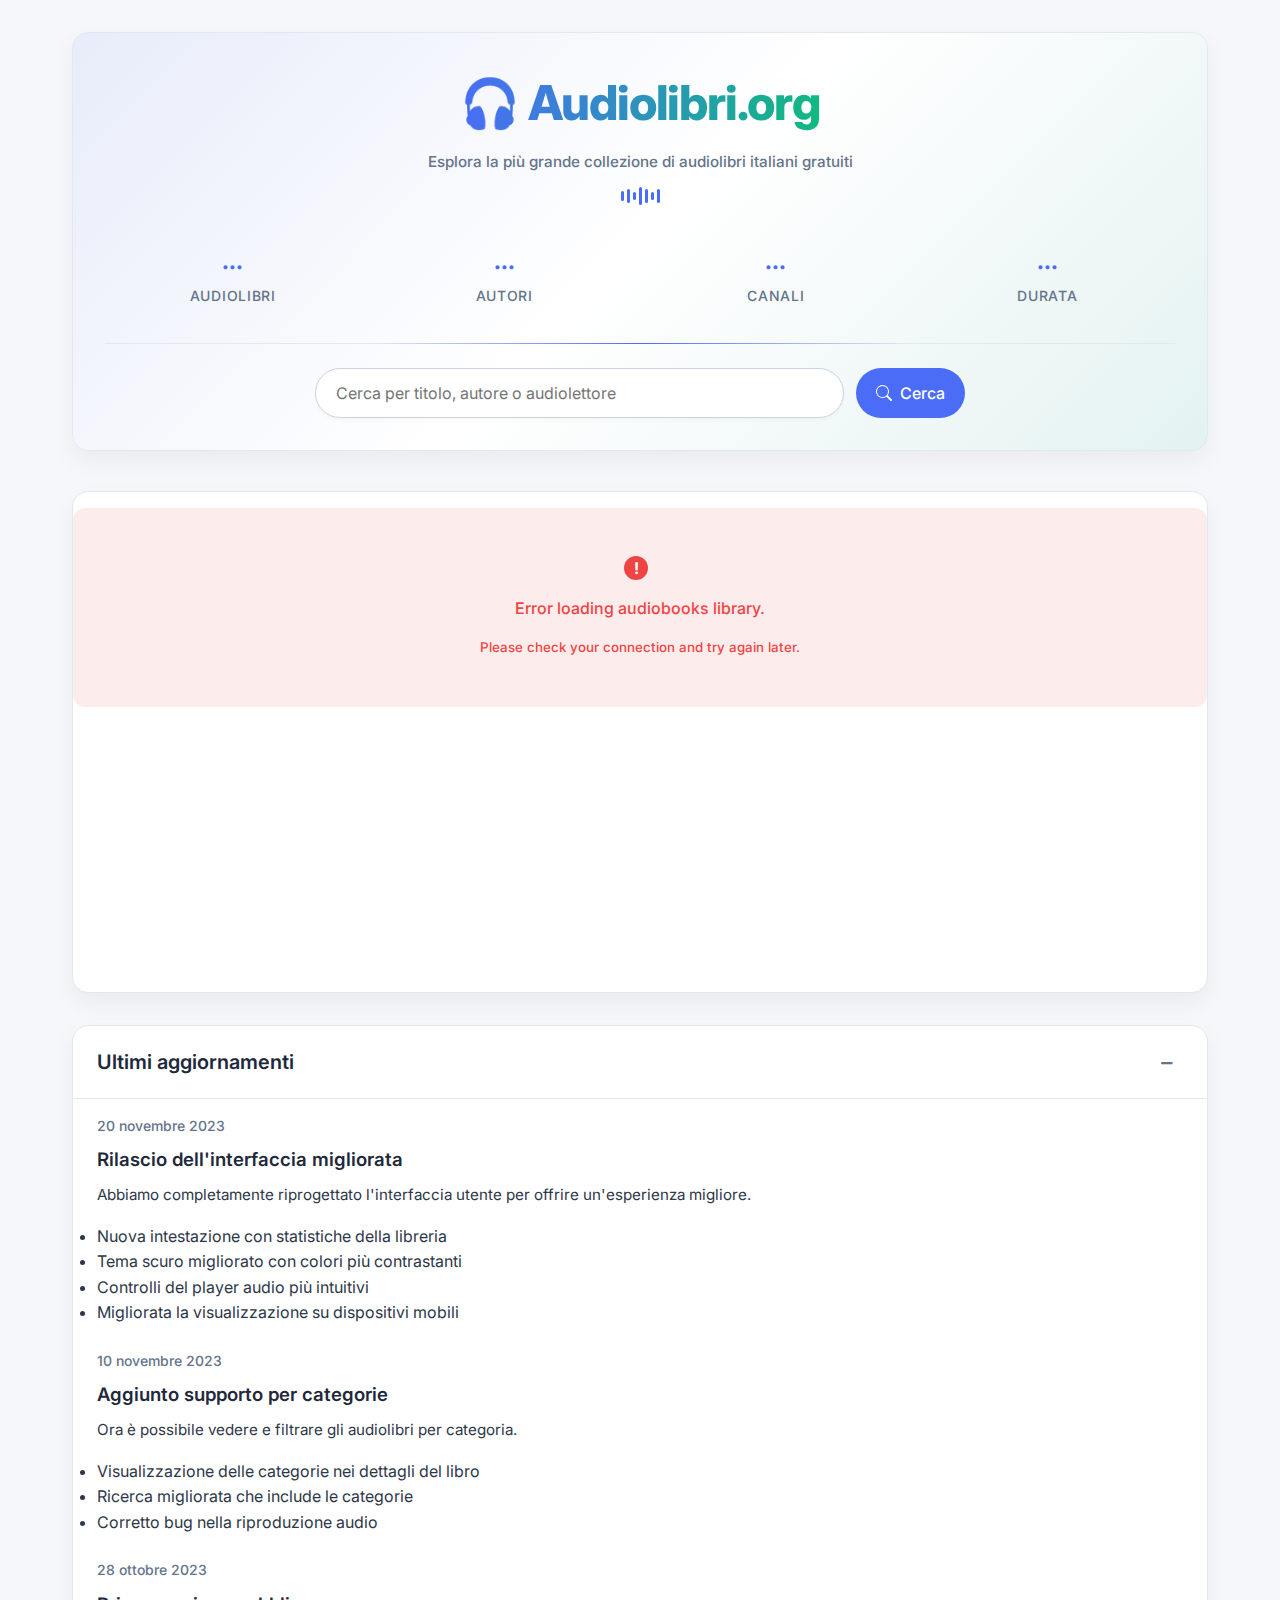
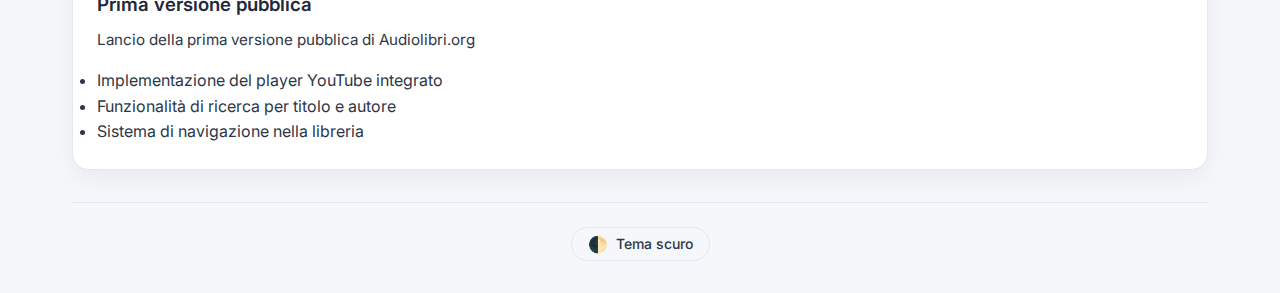
==== index.html @ 41365fa3 "changelog added" ====
<!DOCTYPE html>
<html lang="en">
<head>
    <meta charset="UTF-8">
    <meta name="viewport" content="width=device-width, initial-scale=1.0">
    <title>Audiolibri.org</title>
    <meta name="description" content="Discover and enjoy a vast collection of audiobooks for free. Audiolibri.org offers a modern, easy-to-use platform for audiobook lovers.">
    <link rel="stylesheet" href="styles.css">
    <!-- Add CSS variables for RGB values -->
    <style>
        :root {
            --primary-rgb: 74, 108, 247;
            --accent-rgb: 16, 185, 129;
            --card-background-rgb: 255, 255, 255;
        }
        @media (prefers-color-scheme: dark) {
            :root {
                --primary-rgb: 252, 134, 134;
                --accent-rgb: 3, 218, 198;
                --card-background-rgb: 18, 18, 18;
            }
        }
    </style>
    <!-- Favicon -->
    <link rel="icon" href="data:image/svg+xml,<svg xmlns=%22http://www.w3.org/2000/svg%22 viewBox=%220 0 100 100%22><text y=%22.9em%22 font-size=%2290%22>🎧</text></svg>">
    <!-- Add Google Fonts -->
    <link rel="preconnect" href="https://fonts.googleapis.com">
    <link rel="preconnect" href="https://fonts.gstatic.com" crossorigin>
    <link href="https://fonts.googleapis.com/css2?family=Inter:wght@400;500;600;700;800&display=swap" rel="stylesheet">
    <!-- Add YouTube API -->
    <script src="https://www.youtube.com/iframe_api" defer></script>
</head>
<body>
    <div class="container">
        <header>
            <div class="site-title-container">
                <h1>🎧 Audiolibri.org</h1>
                <p class="site-tagline">Esplora la più grande collezione di audiolibri italiani gratuiti</p>
                <div class="audio-wave">
                    <div class="wave-bar"></div>
                    <div class="wave-bar"></div>
                    <div class="wave-bar"></div>
                    <div class="wave-bar"></div>
                    <div class="wave-bar"></div>
                    <div class="wave-bar"></div>
                    <div class="wave-bar"></div>
                </div>
            </div>
            
            <div class="library-stats-container fade-in">
                <div id="library-stats" class="stats-grid">
                    <!-- Stats will be populated by JavaScript -->
                    <div class="stat-item">
                        <div class="stat-value">...</div>
                        <div class="stat-label">Audiolibri</div>
                    </div>
                    <div class="stat-item">
                        <div class="stat-value">...</div>
                        <div class="stat-label">Autori</div>
                    </div>
                    <div class="stat-item">
                        <div class="stat-value">...</div>
                        <div class="stat-label">Canali</div>
                    </div>
                    <div class="stat-item">
                        <div class="stat-value">...</div>
                        <div class="stat-label">Durata</div>
                    </div>
                </div>
            </div>
            
            <div class="header-content">
                <div class="search-container">
                    <input type="text" id="search" placeholder="Cerca per titolo, autore o audiolettore" aria-label="Search audiobooks">
                    <button id="search-button" aria-label="Search">
                        <svg xmlns="http://www.w3.org/2000/svg" width="16" height="16" fill="currentColor" viewBox="0 0 16 16">
                            <path d="M11.742 10.344a6.5 6.5 0 1 0-1.397 1.398h-.001c.03.04.062.078.098.115l3.85 3.85a1 1 0 0 0 1.415-1.414l-3.85-3.85a1.007 1.007 0 0 0-.115-.1zM12 6.5a5.5 5.5 0 1 1-11 0 5.5 5.5 0 0 1 11 0z"/>
                        </svg>
                        Cerca
                    </button>
                </div>
            </div>
        </header>
        
        <main>
            <div class="single-card fade-in">
                <div class="audiobook-card" id="current-audiobook">
                    <!-- Audiobook content will be displayed here -->
                    <div class="loading-container">
                        <div class="loading-spinner"></div>
                        <p>Loading your audiobook library...</p>
                    </div>
                </div>
            </div>
        </main>
        
        <!-- Changelog Card - New Addition -->
        <div id="changelog-card" class="changelog-card fade-in">
            <div class="changelog-header">
                <h2>Ultimi aggiornamenti</h2>
                <button id="changelog-toggle" class="icon-button" aria-label="Toggle changelog visibility">
                    <span class="collapse-icon">−</span>
                </button>
            </div>
            <div id="changelog-content" class="changelog-content">
                <div class="loading-spinner small"></div>
                <p>Caricamento aggiornamenti...</p>
            </div>
        </div>
        
        <footer>
            <div class="footer-content">
                <button id="theme-toggle" aria-label="Toggle light/dark theme">
                    <span class="theme-icon">🌓</span>
                    <span id="theme-label">Toggle Theme</span>
                </button>
            </div>
        </footer>
    </div>
    
    <script src="audiobooks.js"></script> <!-- Your JSON data converted to a JS variable -->
    <script src="app.js"></script>
</body>
</html>
---- styles.css ----
/* styles.css */
:root {
    /* Light theme colors */
    --background-color: #f5f7fa;
    --text-color: #2d3748;
    --card-background: #ffffff;
    --card-shadow: 0 10px 25px rgba(0,0,0,0.05);
    --border-color: #e2e8f0;
    --primary-color: #4a6cf7;
    --primary-hover: #3a56d4;
    --accent-color: #10b981;
    --accent-hover: #059669;
    --danger-color: #ef4444;
    --danger-hover: #dc2626;
    --header-color: #1e293b;
    --secondary-text: #64748b;
    --placeholder-bg: #f8fafc;
    --meta-background: rgba(0, 0, 0, 0.65);
    --search-border: #cbd5e1;
    --disabled-button: #cbd5e1;
    --loading-color: #4a6cf7;
    --tag-bg: #e2e8f0;
    --tag-text: #4a5568;
    --hover-overlay: rgba(0, 0, 0, 0.03);
    --progress-bg: #e2e8f0;
    --progress-fill: #4a6cf7;
}

@media (prefers-color-scheme: dark) {
    :root {
        /* Dark theme colors - pure black and dark gray tones */
        --background-color: #000000;
        --text-color: #e2e8f0;
        --card-background: #121212;
        --card-shadow: 0 10px 25px rgba(0,0,0,0.4);
        --border-color: #2a2a2a;
        --primary-color: #fc8686;
        --primary-hover: #ff6666;
        --accent-color: #03dac6;
        --accent-hover: #00b3a6;
        --danger-color: #cf6679;
        --danger-hover: #b55464;
        --header-color: #ffffff;
        --secondary-text: #a0a0a0;
        --placeholder-bg: #1e1e1e;
        --meta-background: rgba(0, 0, 0, 0.75);
        --search-border: #333333;
        --disabled-button: #444444;
        --hover-overlay: rgba(255, 255, 255, 0.05);
        --tag-bg: #333333;
        --tag-text: #e0e0e0;
        --progress-bg: #333333;
        --progress-fill: #bb86fc;
    }
}

* {
    box-sizing: border-box;
    margin: 0;
    padding: 0;
}

body {
    font-family: 'Inter', -apple-system, BlinkMacSystemFont, 'Segoe UI', Roboto, Oxygen, Ubuntu, Cantarell, sans-serif;
    background-color: var(--background-color);
    margin: 0;
    padding: 0;
    color: var(--text-color);
    line-height: 1.6;
    font-size: 16px;
    transition: background-color 0.3s ease, color 0.3s ease;
}

.container {
    max-width: 1200px;
    margin: 0 auto;
    padding: 2rem;
}

/* Header card redesign */
header {
    text-align: center;
    margin-bottom: 2.5rem;
    border-radius: 16px;
    box-shadow: var(--card-shadow);
    padding: 2rem;
    border: 1px solid var(--border-color);
    position: relative;
    overflow: hidden;
    isolation: isolate;
}

header::before {
    content: '';
    position: absolute;
    top: 0;
    left: 0;
    right: 0;
    bottom: 0;
    background: linear-gradient(135deg, 
                rgba(var(--primary-rgb), 0.08) 0%, 
                rgba(var(--card-background-rgb), 1) 50%,
                rgba(var(--accent-rgb), 0.08) 100%);
    z-index: -1;
}

/* Enhanced title styling */
.site-title-container {
    display: flex;
    flex-direction: column;
    align-items: center;
    margin-bottom: 1.5rem;
}

h1 {
    color: var(--header-color);
    font-size: 3rem;
    letter-spacing: -0.025em;
    font-weight: 800;
    margin: 0 0 0.5rem;
    position: relative;
    display: inline-block;
    background: linear-gradient(90deg, var(--primary-color) 0%, var(--accent-color) 100%);
    -webkit-background-clip: text;
    -webkit-text-fill-color: transparent;
    background-clip: text;
    text-fill-color: transparent;
}

.title-icon {
    margin-bottom: 0.75rem;
    font-size: 2rem;
    animation: pulse 2s infinite ease-in-out;
}

.site-tagline {
    color: var(--secondary-text);
    font-size: 0.95rem;
    font-weight: 500;
    max-width: 500px;
    margin: 0 auto;
}

@keyframes pulse {
    0% { transform: scale(1); opacity: 1; }
    50% { transform: scale(1.1); opacity: 0.8; }
    100% { transform: scale(1); opacity: 1; }
}

.audio-wave {
    height: 20px;
    display: flex;
    align-items: center;
    justify-content: center;
    gap: 3px;
    margin-top: 0.75rem;
}

.wave-bar {
    width: 3px;
    background-color: var(--primary-color);
    border-radius: 3px;
    animation: wave 1s ease-in-out infinite;
}

.wave-bar:nth-child(1) { height: 10px; animation-delay: 0.1s; }
.wave-bar:nth-child(2) { height: 14px; animation-delay: 0.2s; }
.wave-bar:nth-child(3) { height: 8px; animation-delay: 0.3s; }
.wave-bar:nth-child(4) { height: 18px; animation-delay: 0.4s; }
.wave-bar:nth-child(5) { height: 14px; animation-delay: 0.5s; }
.wave-bar:nth-child(6) { height: 8px; animation-delay: 0.6s; }
.wave-bar:nth-child(7) { height: 14px; animation-delay: 0.7s; }

@keyframes wave {
    0% { transform: scaleY(0.8); }
    50% { transform: scaleY(1.2); }
    100% { transform: scaleY(0.8); }
}

/* Library stats styling */
.library-stats-container {
    margin-bottom: 1.5rem;
    padding-bottom: 1.5rem;
    border-bottom: 1px solid var(--border-color);
    position: relative;
}

.library-stats-container::after {
    content: '';
    position: absolute;
    bottom: -1px;
    left: 25%;
    right: 25%;
    height: 1px;
    background: linear-gradient(to right, 
                transparent 0%, 
                var(--primary-color) 50%, 
                transparent 100%);
}

.stats-grid {
    display: grid;
    grid-template-columns: repeat(4, 1fr);
    gap: 1rem;
}

.stat-item {
    padding: 0.75rem;
    display: flex;
    flex-direction: column;
    align-items: center;
    justify-content: center;
}

.stat-value {
    font-size: 1.5rem;
    font-weight: 700;
    color: var(--primary-color);
    margin-bottom: 0.25rem;
}

.stat-label {
    font-size: 0.875rem;
    color: var(--secondary-text);
    text-transform: uppercase;
    letter-spacing: 0.05em;
    font-weight: 500;
}

.header-content {
    display: flex;
    flex-direction: column;
    gap: 1.25rem;
}

.search-container {
    display: flex;
    justify-content: center;
    gap: 0.75rem;
    margin: 0 auto;
    max-width: 650px;
    width: 100%;
}

.navigation-container {
    display: flex;
    justify-content: center;
    gap: 0.75rem;
}

.button-group {
    display: flex;
    justify-content: center;
    gap: 0.75rem;
    margin-top: 1.25rem;
    flex-wrap: wrap;
}

#search {
    padding: 0.875rem 1.25rem;
    width: 100%;
    border-radius: 9999px;
    border: 1px solid var(--search-border);
    font-size: 1rem;
    font-family: inherit;
    box-shadow: 0 2px 4px rgba(0, 0, 0, 0.03);
    transition: all 0.25s ease;
    background-color: var(--card-background);
    color: var(--text-color);
}

#search:focus {
    outline: none;
    border-color: var(--primary-color);
    box-shadow: 0 0 0 3px rgba(74, 108, 247, 0.15);
}

button {
    padding: 0.875rem 1.25rem;
    border-radius: 9999px;
    border: none;
    background-color: var(--primary-color);
    color: white;
    cursor: pointer;
    font-size: 1rem;
    font-weight: 500;
    font-family: inherit;
    transition: all 0.2s ease;
    display: flex;
    align-items: center;
    justify-content: center;
    gap: 0.5rem;
    line-height: 1;
}

button:hover {
    background-color: var(--primary-hover);
    transform: translateY(-2px);
    box-shadow: 0 4px 8px rgba(0,0,0,0.1);
}

button:active {
    transform: translateY(0);
}

button:disabled {
    background-color: var(--disabled-button);
    cursor: not-allowed;
    transform: none;
    box-shadow: none;
    opacity: 0.7;
}

button:disabled:hover {
    background-color: var(--disabled-button);
    transform: none;
    box-shadow: none;
}

.single-card {
    background-color: var(--card-background);
    border-radius: 16px;
    box-shadow: var(--card-shadow);
    margin-bottom: 2rem;
    overflow: hidden;
    border: 1px solid var(--border-color);
}

.audiobook-card {
    position: relative;
    display: flex;
    flex-direction: column;
    transition: all 0.3s ease;
    overflow: hidden;
    min-height: 500px;
    background-size: cover;
    background-position: center;
}

.card-overlay {
    position: relative;
    display: flex;
    flex-direction: column;
    background: linear-gradient(to bottom, rgba(0,0,0,0.1) 0%, rgba(0,0,0,0.85) 100%);
    width: 100%;
    height: 100%;
    color: white;
    padding: 2rem;
    box-sizing: border-box;
}

@media (min-width: 800px) {
    .card-overlay {
        flex-direction: row;
        align-items: flex-start;
        gap: 2rem;
    }
}

/* Media container and player */
.media-container {
    z-index: 3;
    display: flex;
    flex-direction: column;
    width: 100%;
    max-width: 320px;
    margin-bottom: 1.5rem;
}

#youtube-player {
    width: 100%;
    border-radius: 12px;
    overflow: hidden;
    box-shadow: 0 8px 16px rgba(0,0,0,0.3);
    margin-bottom: 1rem;
    aspect-ratio: 16/9;
}

.player-controls {
    background-color: rgba(18, 18, 18, 0.85); /* Darker background for dark theme */
    backdrop-filter: blur(10px);
    border-radius: 12px;
    padding: 1rem;
    display: flex;
    flex-direction: column;
    gap: 0.75rem;
    border: 1px solid rgba(255, 255, 255, 0.1);
}

.controls-row {
    display: flex;
    align-items: center;
    justify-content: space-between;
    gap: 0.75rem;
    margin-bottom: 0.5rem;
}

.progress-container {
    width: 100%;
    height: 4px;
    background-color: var(--progress-bg);
    border-radius: 2px;
    margin: 0.5rem 0;
    position: relative;
    cursor: pointer;
}

.progress-bar {
    height: 100%;
    background-color: var(--progress-fill);
    border-radius: 2px;
    width: 0%;
    transition: width 0.1s linear;
}

.progress-handle {
    width: 12px;
    height: 12px;
    border-radius: 50%;
    background-color: white;
    position: absolute;
    top: 50%;
    transform: translate(-50%, -50%);
    left: 0%;
    box-shadow: 0 0 4px rgba(0,0,0,0.5);
    cursor: pointer;
}

.time-display {
    color: white;
    font-size: 0.75rem;
    font-variant-numeric: tabular-nums;
    display: flex;
    justify-content: space-between;
    width: 100%;
}

.control-button {
    background-color: rgba(255, 255, 255, 0.15);
    border-radius: 50%;
    width: 40px;
    height: 40px;
    display: flex;
    align-items: center;
    justify-content: center;
    cursor: pointer;
    transition: all 0.2s ease;
    color: white;
    padding: 0;
    border: none;
}

.control-button:hover {
    background-color: rgba(255, 255, 255, 0.25);
    transform: scale(1.05);
    box-shadow: none;
}

.control-button.large {
    width: 50px;
    height: 50px;
}

.volume-control {
    display: flex;
    align-items: center;
    gap: 8px;
    width: 100%;
}

#volume-slider {
    width: 100%;
    height: 4px;
    appearance: none;
    background: rgba(255, 255, 255, 0.2);
    border-radius: 2px;
    outline: none;
}

#volume-slider::-webkit-slider-thumb {
    appearance: none;
    width: 12px;
    height: 12px;
    border-radius: 50%;
    background: white;
    cursor: pointer;
}

/* Icons */
.play-icon::before {
    content: "▶";
}

.pause-icon::before {
    content: "⏸";
}

.volume-icon::before {
    content: "🔊";
    font-size: 16px;
}

.rewind-icon::before {
    content: "⏪";
    font-size: 14px;
}

.forward-icon::before {
    content: "⏩";
    font-size: 14px;
}

.error-icon {
    display: inline-block;
    width: 24px;
    height: 24px;
    background-color: var(--danger-color);
    color: white;
    border-radius: 50%;
    text-align: center;
    line-height: 24px;
    margin-right: 8px;
    font-style: normal;
    font-weight: bold;
}

.time-icon::before {
    content: "⏱";
    margin-right: 5px;
}

.audio-icon::before {
    content: "🎧";
    margin-right: 5px;
}

/* Book details */
.book-details {
    flex: 1;
    z-index: 2;
    display: flex;
    flex-direction: column;
    min-width: 0;
}

.book-text-content {
    background-color: rgba(0, 0, 0, 0.75);
    padding: 1.75rem;
    border-radius: 12px;
    margin-bottom: 0;
    backdrop-filter: blur(12px);
    border: 1px solid rgba(255, 255, 255, 0.05);
}

.book-details h2 {
    color: white;
    margin-top: 0;
    font-size: 1.75rem;
    text-shadow: 1px 1px 3px rgba(0,0,0,0.5);
    letter-spacing: -0.025em;
    line-height: 1.3;
    margin-bottom: 0.5rem;
}

.book-details h3 {
    color: rgba(255, 255, 255, 0.9);
    font-weight: 500;
    margin-top: 0;
    text-shadow: 1px 1px 2px rgba(0,0,0,0.5);
    font-size: 1.125rem;
    margin-bottom: 0.75rem;
}

.book-details p {
    line-height: 1.6;
    color: rgba(255, 255, 255, 0.95);
    text-shadow: 0px 1px 2px rgba(0,0,0,0.7);
    font-size: 1rem;
    margin-bottom: 1rem;
}

.book-categories {
    display: flex;
    flex-wrap: wrap;
    gap: 0.5rem;
    margin-bottom: 1rem;
}

.category-tag {
    background-color: rgba(255, 255, 255, 0.15);
    color: white;
    padding: 0.25rem 0.75rem;
    border-radius: 9999px;
    font-size: 0.75rem;
    font-weight: 500;
}

#audio-player {
    width: 100%;
    margin-top: 1rem;
    border-radius: 8px;
    height: 36px;
}

.meta-inline {
    margin-top: 1.25rem;
    font-size: 0.875rem;
    color: white;
    border-top: 1px solid rgba(255, 255, 255, 0.15);
    padding-top: 1.25rem;
    display: flex;
    flex-wrap: wrap;
    gap: 1rem;
}

.meta-item {
    display: flex;
    align-items: center;
    margin-bottom: 0.5rem;
}

.duration-badge {
    display: inline-flex;
    align-items: center;
    background-color: rgba(255, 255, 255, 0.2);
    padding: 0.25rem 0.75rem;
    border-radius: 9999px;
    margin-left: 0.5rem;
    transition: all 0.2s ease;
    font-weight: 500;
    font-size: 0.875rem;
}

.audio-status.available {
    display: inline-flex;
    align-items: center;
    padding: 0.375rem 0.75rem;
    border-radius: 9999px;
    font-size: 0.875rem;
    margin-bottom: 0.75rem;
    font-weight: 500;
    background-color: var(--accent-color);
    color: white;
}

.channel-link {
    display: inline-flex;
    align-items: center;
    background-color: rgba(255, 255, 255, 0.15);
    padding: 0.25rem 0.75rem;
    border-radius: 9999px;
    margin-left: 0.25rem;
    transition: all 0.2s ease;
    text-decoration: none;
    color: white;
}

.channel-link:hover {
    background-color: rgba(255, 255, 255, 0.25);
    text-decoration: none;
    color: white;
}

.channel-link .channel-icon {
    width: 18px;
    height: 18px;
    margin-right: 0.5rem;
}

/* Loading states */
.loading-container {
    display: flex;
    flex-direction: column;
    justify-content: center;
    align-items: center;
    height: 500px;
    color: var(--text-color);
    background-color: var(--card-background);
    border-radius: 16px;
    padding: 2rem;
}

.loading-spinner {
    width: 50px;
    height: 50px;
    border: 4px solid rgba(0, 0, 0, 0.1);
    border-radius: 50%;
    border-top-color: var(--primary-color);
    animation: spin 1s ease-in-out infinite;
    margin-bottom: 1.5rem;
}

@keyframes spin {
    to { transform: rotate(360deg); }
}

.error-message, .no-results {
    padding: 3rem 2rem;
    text-align: center;
    border-radius: 12px;
    margin: 1rem 0;
}

.error-message {
    color: var(--danger-color);
    background-color: rgba(239, 68, 68, 0.1);
    font-weight: 500;
    display: flex;
    flex-direction: column;
    align-items: center;
    gap: 1rem;
}

.no-results {
    color: var(--text-color);
    background-color: rgba(255, 255, 255, 0.05);
    font-weight: 500;
    display: flex;
    flex-direction: column;
    align-items: center;
    gap: 1rem;
}

.search-icon::before {
    content: "🔍";
    font-size: 32px;
    display: block;
}

.book-placeholder {
    display: flex;
    flex-direction: column;
    justify-content: center;
    align-items: center;
    height: 400px;
    color: var(--secondary-text);
    text-align: center;
    font-size: 1.125rem;
    background-color: var(--placeholder-bg);
    border-radius: 12px;
    gap: 1rem;
}

.book-placeholder-icon {
    font-size: 3rem;
    margin-bottom: 1rem;
    color: var(--primary-color);
    opacity: 0.5;
}

/* Footer */
footer {
    text-align: center;
    margin-top: 2rem;
    padding-top: 1.5rem;
    color: var(--secondary-text);
    border-top: 1px solid var(--border-color);
    font-size: 0.875rem;
}

.footer-content {
    display: flex;
    flex-direction: column;
    align-items: center;
    gap: 1rem;
}

#theme-toggle {
    background-color: transparent;
    color: var(--text-color);
    border: 1px solid var(--border-color);
    padding: 0.5rem 1rem;
    font-size: 0.875rem;
    display: inline-flex;
    align-items: center;
    gap: 0.5rem;
}

#theme-toggle:hover {
    background-color: var(--hover-overlay);
}

.theme-icon {
    font-size: 1rem;
}

/* Responsive improvements */
@media (max-width: 800px) {
    .container {
        padding: 1.25rem;
    }
    
    header {
        padding: 1.5rem;
    }
    
    .stats-grid {
        grid-template-columns: repeat(2, 1fr);
        gap: 1rem;
    }
    
    .card-overlay {
        flex-direction: column;
        padding: 1.5rem;
    }
    
    .media-container {
        max-width: 100%;
        margin-right: 0;
        margin-bottom: 1.5rem;
    }
    
    .book-details h2 {
        font-size: 1.5rem;
        margin-top: 0.75rem;
    }
    
    .book-text-content {
        padding: 1.25rem;
    }
    
    h1 {
        font-size: 2.5rem;
    }
}

@media (max-width: 600px) {
    .stats-grid {
        grid-template-columns: repeat(1, 1fr);
        gap: 0.75rem;
    }
    
    .search-container, .navigation-container {
        flex-direction: column;
    }
    
    #search {
        width: 100%;
        margin-bottom: 0.75rem;
    }
    
    button {
        width: 100%;
    }
    
    h1 {
        font-size: 2rem;
    }

    .book-text-content {
        padding: 1rem;
    }
    
    .meta-inline {
        flex-direction: column;
        gap: 0.75rem;
    }
    
    .card-overlay {
        padding: 1.25rem;
    }
    
    .player-controls {
        padding: 0.875rem;
    }
    
    .site-tagline {
        font-size: 0.875rem;
    }
    
    .audio-wave {
        height: 16px;
    }
}

/* Animations */
@keyframes fadeIn {
    from { opacity: 0; }
    to { opacity: 1; }
}

.fade-in {
    animation: fadeIn 0.5s ease forwards;
}

@keyframes slideUp {
    from { transform: translateY(20px); opacity: 0; }
    to { transform: translateY(0); opacity: 1; }
}

.slide-up {
    animation: slideUp 0.4s ease forwards;
}

/* Changelog card styles */
.changelog-card {
    background-color: var(--card-background);
    border-radius: 16px;
    box-shadow: var(--card-shadow);
    margin-bottom: 2rem;
    overflow: hidden;
    border: 1px solid var(--border-color);
    transition: max-height 0.3s ease, opacity 0.3s ease, margin 0.3s ease;
}

.changelog-card.collapsed {
    max-height: 60px;
    overflow: hidden;
}

.changelog-header {
    display: flex;
    justify-content: space-between;
    align-items: center;
    padding: 1.25rem 1.5rem;
    border-bottom: 1px solid var(--border-color);
}

.changelog-header h2 {
    margin: 0;
    font-size: 1.25rem;
    font-weight: 600;
    color: var(--header-color);
}

.icon-button {
    background: transparent;
    border: none;
    width: 32px;
    height: 32px;
    border-radius: 50%;
    display: flex;
    align-items: center;
    justify-content: center;
    cursor: pointer;
    color: var(--secondary-text);
    font-size: 1.5rem;
    line-height: 1;
    padding: 0;
}

.icon-button:hover {
    background-color: var(--hover-overlay);
    box-shadow: none;
    transform: none;
}

.collapse-icon {
    display: block;
    transition: transform 0.3s ease;
}

.collapsed .changelog-header .collapse-icon {
    transform: rotate(180deg);
}

.changelog-content {
    padding: 1rem 1.5rem 1.5rem;
}

.changelog-entry {
    margin-bottom: 1.5rem;
}

.changelog-entry:last-child {
    margin-bottom: 0;
}

.changelog-date {
    font-size: 0.875rem;
    color: var(--secondary-text);
    margin-bottom: 0.5rem;
    font-weight: 500;
}

.changelog-title {
    font-weight: 600;
    margin-bottom: 0.5rem;
    color: var(--header-color);
}

.changelog-description {
    margin-bottom: 1rem;
    font-size: 0.95rem;
    color: var(--text-color);
}

.changelog-list {
    list-style-position: inside;
    padding-left: 1rem;
}

.changelog-list li {
    margin-bottom: 0.25rem;
    position: relative;
}

.loading-spinner.small {
    width: 24px;
    height: 24px;
    border-width: 3px;
    margin: 1rem auto;
}

.error-message.small {
    padding: 1rem;
    margin: 0;
    text-align: center;
    color: var(--danger-color);
    font-weight: normal;
}

.control-button.small {
    padding: 0.5rem 1rem;
    font-size: 0.875rem;
    margin: 0.5rem auto;
    display: inline-flex;
}

.hidden {
    display: none;
}
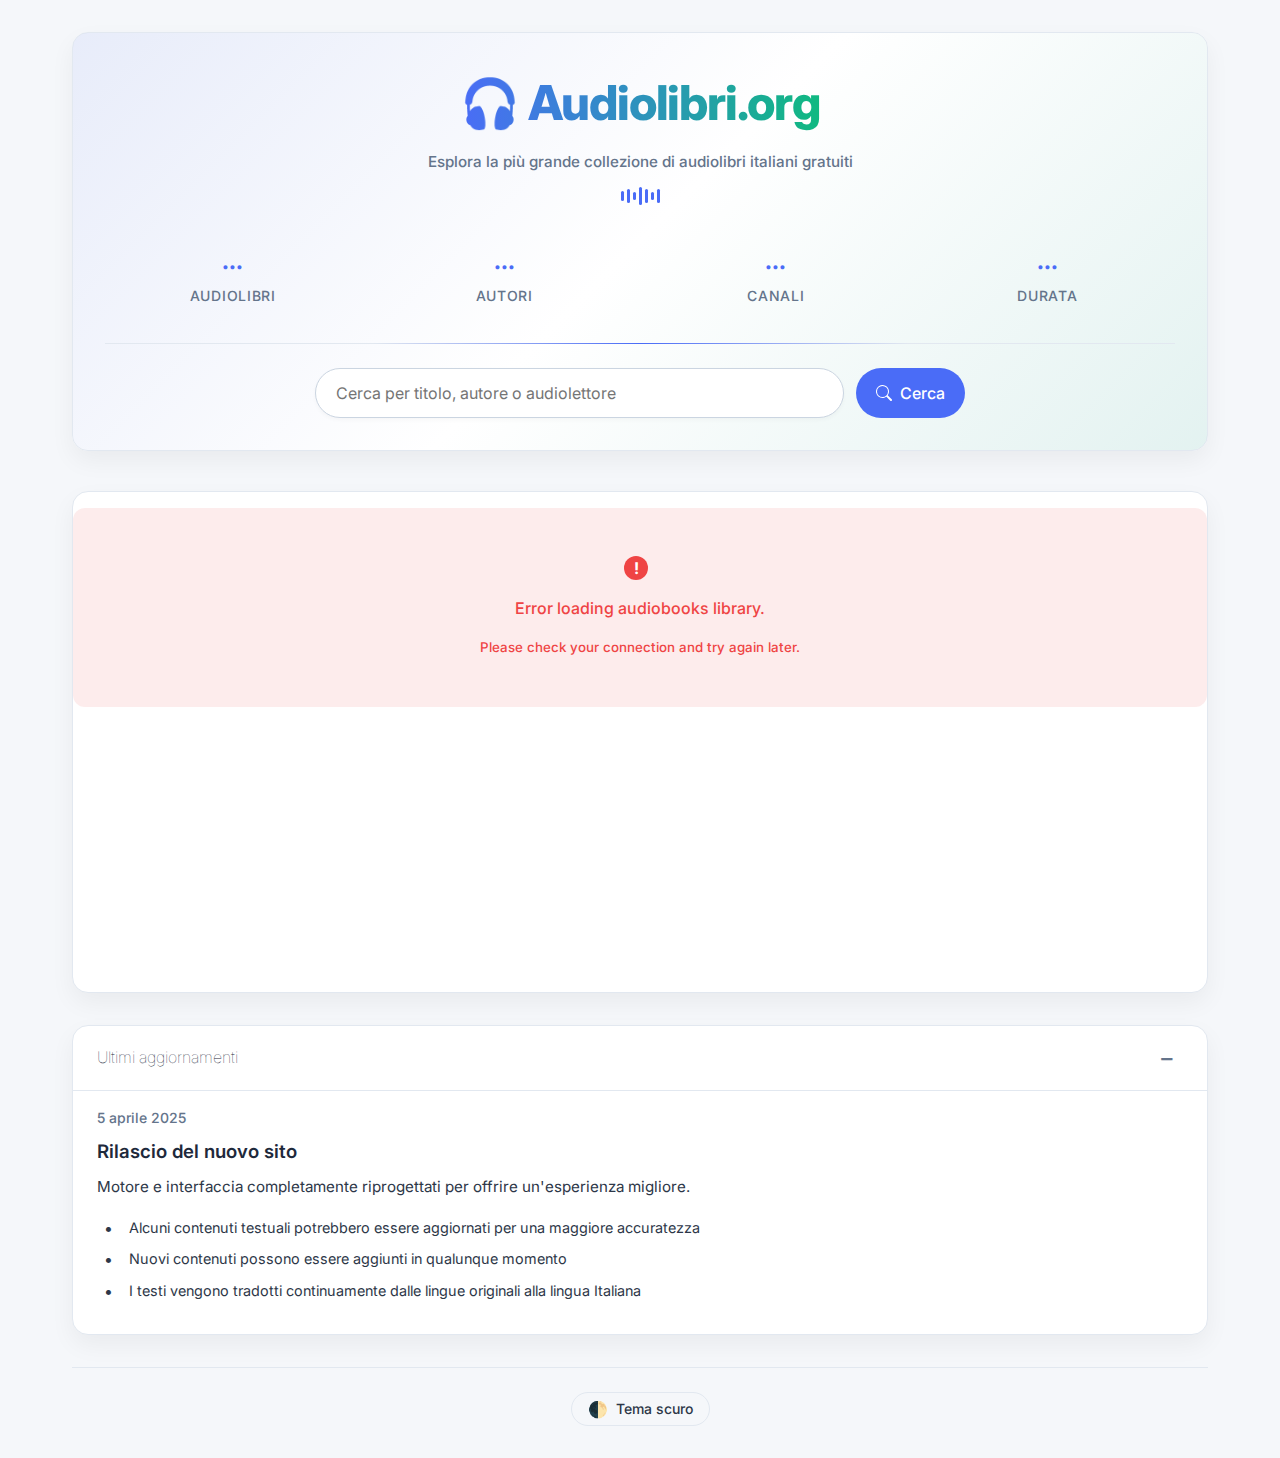
==== commit 12974fe7: "seo tags and icons added" ====
--- a/index.html
+++ b/index.html
@@ -1,10 +1,63 @@
 <!DOCTYPE html>
-<html lang="en">
+<html lang="it">
 <head>
     <meta charset="UTF-8">
     <meta name="viewport" content="width=device-width, initial-scale=1.0">
-    <title>Audiolibri.org</title>
-    <meta name="description" content="Discover and enjoy a vast collection of audiobooks for free. Audiolibri.org offers a modern, easy-to-use platform for audiobook lovers.">
+    <title>Audiolibri.org - La più grande collezione di audiolibri italiani gratuiti</title>
+    <meta name="description" content="Scopri e ascolta la più grande collezione di audiolibri italiani gratuiti. Audiolibri.org offre un'esperienza moderna e facile per gli amanti degli audiolibri in italiano.">
+    <meta name="keywords" content="audiolibri, audiolibri italiani, audiolibri gratuiti, libri audio, ascolta libri, romanzi audio, narrativa italiana, letteratura italiana">
+    <meta name="author" content="Audiolibri.org">
+    <meta name="robots" content="index, follow">
+    <meta name="language" content="Italian">
+    
+    <!-- Canonical URL -->
+    <link rel="canonical" href="https://audiolibri.org">
+    
+    <!-- Open Graph / Facebook -->
+    <meta property="og:type" content="website">
+    <meta property="og:url" content="https://audiolibri.org">
+    <meta property="og:title" content="Audiolibri.org - Audiolibri Italiani Gratuiti">
+    <meta property="og:description" content="Ascolta gratuitamente migliaia di audiolibri in italiano. La più grande collezione di audiolibri italiani gratuiti.">
+    <meta property="og:image" content="/images/og-image.jpg">
+    <meta property="og:locale" content="it_IT">
+    
+    <!-- Twitter -->
+    <meta property="twitter:card" content="summary_large_image">
+    <meta property="twitter:url" content="https://audiolibri.org">
+    <meta property="twitter:title" content="Audiolibri.org - Audiolibri Italiani Gratuiti">
+    <meta property="twitter:description" content="Ascolta gratuitamente migliaia di audiolibri in italiano. La più grande collezione di audiolibri italiani gratuiti.">
+    <meta property="twitter:image" content="/images/twitter-image.jpg">
+    
+    <!-- Favicon -->
+    <link rel="apple-touch-icon" sizes="180x180" href="/icons/apple-touch-icon.png">
+    <link rel="icon" type="image/png" sizes="32x32" href="/icons/favicon-32x32.png">
+    <link rel="icon" type="image/png" sizes="16x16" href="/icons/favicon-16x16.png">
+    <link rel="manifest" href="/icons/site.webmanifest">
+    <link rel="mask-icon" href="/icons/safari-pinned-tab.svg" color="#5bbad5">
+    <link rel="shortcut icon" href="/icons/favicon.ico">
+    <meta name="msapplication-TileColor" content="#da532c">
+    <meta name="msapplication-config" content="/icons/browserconfig.xml">
+    <meta name="theme-color" content="#ffffff">
+    
+    <!-- Fallback favicon for older browsers -->
+    <link rel="icon" href="data:image/svg+xml,<svg xmlns=%22http://www.w3.org/2000/svg%22 viewBox=%220 0 100 100%22><text y=%22.9em%22 font-size=%2290%22>🎧</text></svg>">
+    
+    <!-- Structured Data for Rich Results -->
+    <script type="application/ld+json">
+    {
+      "@context": "https://schema.org",
+      "@type": "WebSite",
+      "url": "https://audiolibri.org",
+      "name": "Audiolibri.org",
+      "description": "La più grande collezione di audiolibri italiani gratuiti",
+      "potentialAction": {
+        "@type": "SearchAction",
+        "target": "https://audiolibri.org?search={search_term_string}",
+        "query-input": "required name=search_term_string"
+      }
+    }
+    </script>
+    
     <link rel="stylesheet" href="styles.css">
     <!-- Add CSS variables for RGB values -->
     <style>
@@ -21,8 +74,7 @@
             }
         }
     </style>
-    <!-- Favicon -->
-    <link rel="icon" href="data:image/svg+xml,<svg xmlns=%22http://www.w3.org/2000/svg%22 viewBox=%220 0 100 100%22><text y=%22.9em%22 font-size=%2290%22>🎧</text></svg>">
+    
     <!-- Add Google Fonts -->
     <link rel="preconnect" href="https://fonts.googleapis.com">
     <link rel="preconnect" href="https://fonts.gstatic.com" crossorigin>
--- a/styles.css
+++ b/styles.css
@@ -617,6 +617,7 @@
     display: flex;
     align-items: center;
     margin-bottom: 0.5rem;
+    color: #c4c4c4;
 }
 
 .duration-badge {
@@ -912,14 +913,15 @@
     display: flex;
     justify-content: space-between;
     align-items: center;
-    padding: 1.25rem 1.5rem;
+    padding: 1rem 1.5rem;
     border-bottom: 1px solid var(--border-color);
+    
 }
 
 .changelog-header h2 {
     margin: 0;
-    font-size: 1.25rem;
-    font-weight: 600;
+    font-size: 1rem;
+    font-weight: lighter;
     color: var(--header-color);
 }
 
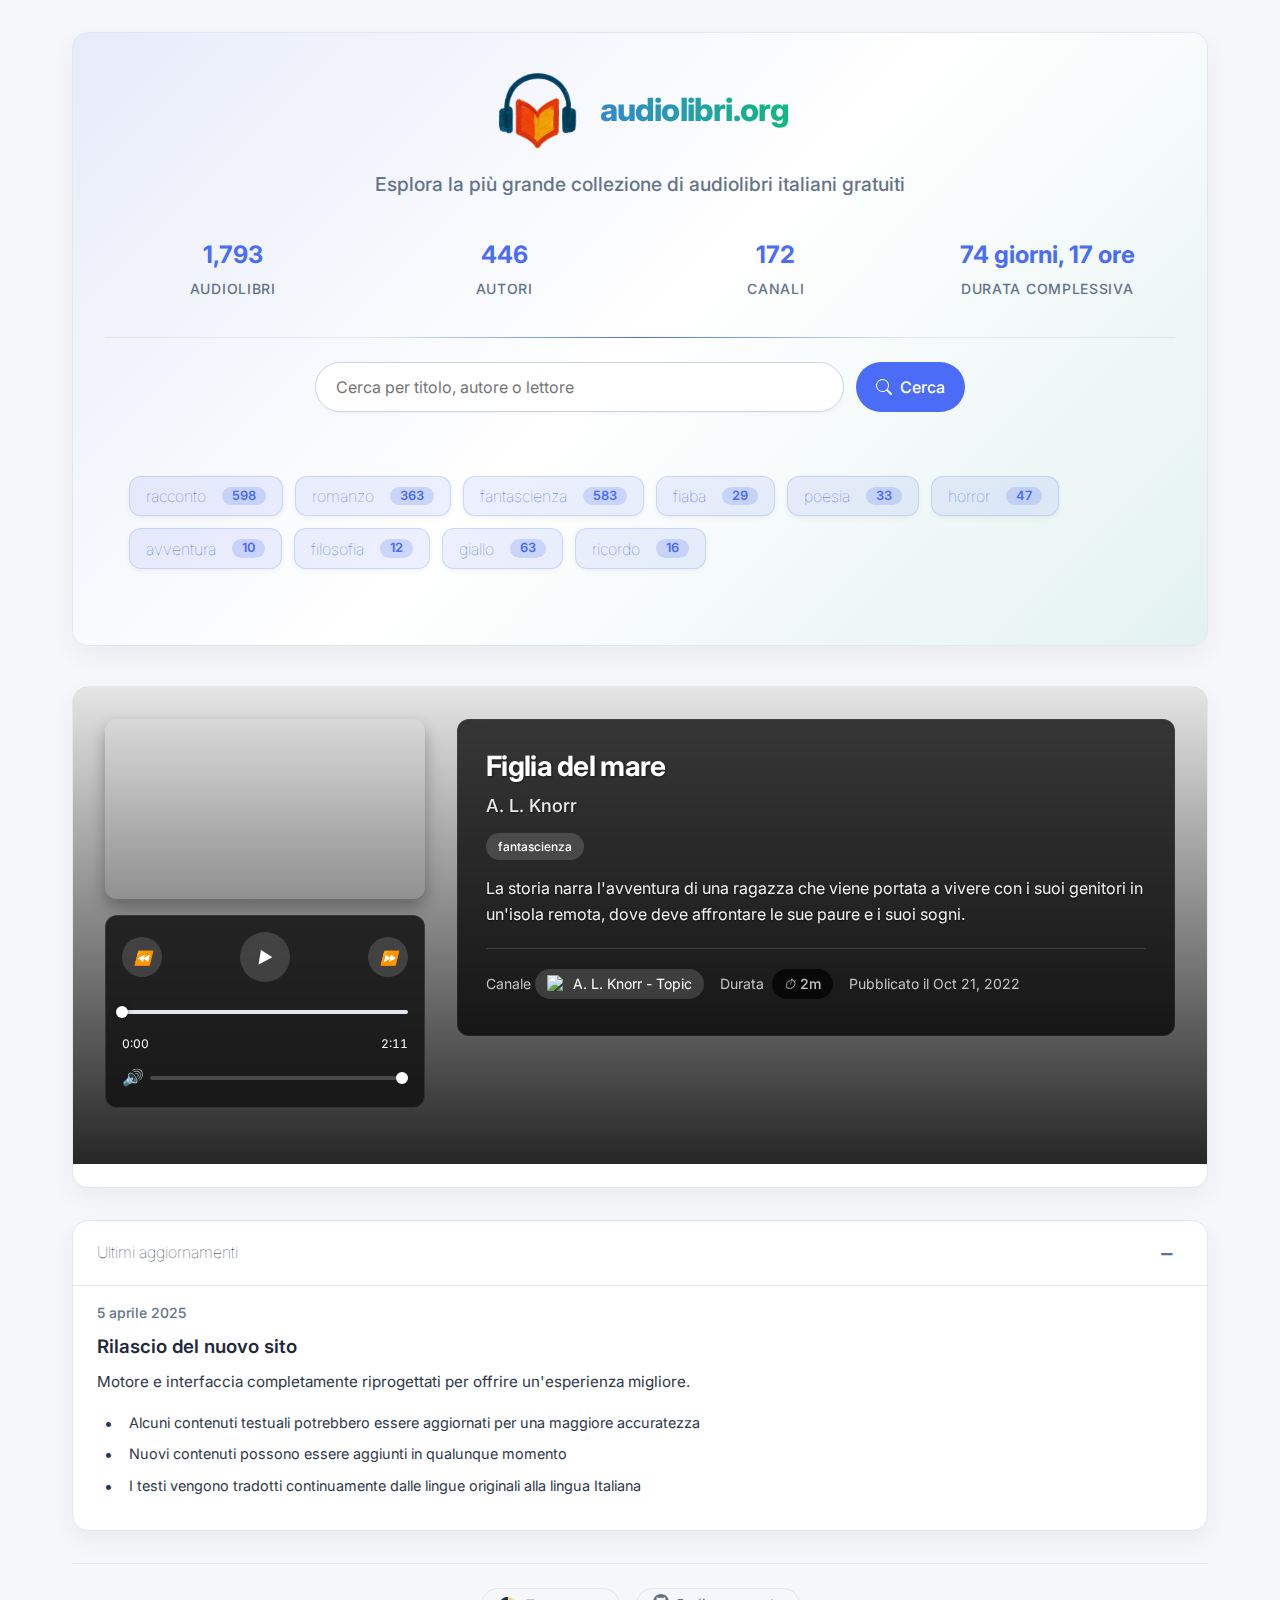
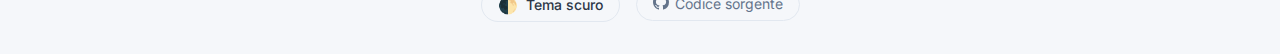
==== commit 2fe9f47c: "back to the roots colors" ====
--- a/index.html
+++ b/index.html
@@ -10,6 +10,13 @@
     <meta name="robots" content="index, follow">
     <meta name="language" content="Italian">
     
+    <!-- Web App Meta Tags -->
+    <meta name="application-name" content="Audiolibri.org">
+    <meta name="apple-mobile-web-app-capable" content="yes">
+    <meta name="apple-mobile-web-app-status-bar-style" content="black-translucent">
+    <meta name="apple-mobile-web-app-title" content="Audiolibri">
+    <meta name="mobile-web-app-capable" content="yes">
+    
     <!-- Canonical URL -->
     <link rel="canonical" href="https://audiolibri.org">
     
@@ -38,6 +45,19 @@
     <meta name="msapplication-TileColor" content="#da532c">
     <meta name="msapplication-config" content="/icons/browserconfig.xml">
     <meta name="theme-color" content="#ffffff">
+    
+    <!-- Apple Touch Icons -->
+    <link rel="apple-touch-icon" href="/icons/apple-touch-icon.png">
+    <link rel="apple-touch-icon" sizes="152x152" href="/icons/apple-touch-icon-152x152.png">
+    <link rel="apple-touch-icon" sizes="167x167" href="/icons/apple-touch-icon-167x167.png">
+    <link rel="apple-touch-icon" sizes="180x180" href="/icons/apple-touch-icon-180x180.png">
+    
+    <!-- Apple Splash Screens -->
+    <link rel="apple-touch-startup-image" href="/icons/apple-splash-2048-2732.png" media="(device-width: 1024px) and (device-height: 1366px) and (-webkit-device-pixel-ratio: 2) and (orientation: portrait)">
+    <link rel="apple-touch-startup-image" href="/icons/apple-splash-1668-2388.png" media="(device-width: 834px) and (device-height: 1194px) and (-webkit-device-pixel-ratio: 2) and (orientation: portrait)">
+    <link rel="apple-touch-startup-image" href="/icons/apple-splash-1536-2048.png" media="(device-width: 768px) and (device-height: 1024px) and (-webkit-device-pixel-ratio: 2) and (orientation: portrait)">
+    <link rel="apple-touch-startup-image" href="/icons/apple-splash-1125-2436.png" media="(device-width: 375px) and (device-height: 812px) and (-webkit-device-pixel-ratio: 3) and (orientation: portrait)">
+    <link rel="apple-touch-startup-image" href="/icons/apple-splash-750-1334.png" media="(device-width: 375px) and (device-height: 667px) and (-webkit-device-pixel-ratio: 2) and (orientation: portrait)">
     
     <!-- Fallback favicon for older browsers -->
     <link rel="icon" href="data:image/svg+xml,<svg xmlns=%22http://www.w3.org/2000/svg%22 viewBox=%220 0 100 100%22><text y=%22.9em%22 font-size=%2290%22>🎧</text></svg>">
@@ -75,6 +95,10 @@
         }
     </style>
     
+    <!-- Add before other resources -->
+    <link rel="preconnect" href="https://www.youtube.com">
+    <link rel="dns-prefetch" href="https://www.youtube.com">
+
     <!-- Add Google Fonts -->
     <link rel="preconnect" href="https://fonts.googleapis.com">
     <link rel="preconnect" href="https://fonts.gstatic.com" crossorigin>
@@ -86,17 +110,8 @@
     <div class="container">
         <header>
             <div class="site-title-container">
-                <h1>🎧 Audiolibri.org</h1>
+                <h1><img src="audiobooks_transparent.png" alt="Audiolibri.org logo" class="header-logo"> audiolibri.org</h1>
                 <p class="site-tagline">Esplora la più grande collezione di audiolibri italiani gratuiti</p>
-                <div class="audio-wave">
-                    <div class="wave-bar"></div>
-                    <div class="wave-bar"></div>
-                    <div class="wave-bar"></div>
-                    <div class="wave-bar"></div>
-                    <div class="wave-bar"></div>
-                    <div class="wave-bar"></div>
-                    <div class="wave-bar"></div>
-                </div>
             </div>
             
             <div class="library-stats-container fade-in">
@@ -123,7 +138,7 @@
             
             <div class="header-content">
                 <div class="search-container">
-                    <input type="text" id="search" placeholder="Cerca per titolo, autore o audiolettore" aria-label="Search audiobooks">
+                    <input type="text" id="search" placeholder="Cerca per titolo, autore o lettore" aria-label="Search audiobooks">
                     <button id="search-button" aria-label="Search">
                         <svg xmlns="http://www.w3.org/2000/svg" width="16" height="16" fill="currentColor" viewBox="0 0 16 16">
                             <path d="M11.742 10.344a6.5 6.5 0 1 0-1.397 1.398h-.001c.03.04.062.078.098.115l3.85 3.85a1 1 0 0 0 1.415-1.414l-3.85-3.85a1.007 1.007 0 0 0-.115-.1zM12 6.5a5.5 5.5 0 1 1-11 0 5.5 5.5 0 0 1 11 0z"/>
@@ -166,11 +181,31 @@
                     <span class="theme-icon">🌓</span>
                     <span id="theme-label">Toggle Theme</span>
                 </button>
+                <a href="https://github.com/fabriziosalmi/audiolibri" class="source-code-link" aria-label="View source code on GitHub">
+                    <span class="source-icon">
+                        <svg xmlns="http://www.w3.org/2000/svg" width="16" height="16" viewBox="0 0 16 16" fill="currentColor">
+                            <path d="M8 0C3.58 0 0 3.58 0 8c0 3.54 2.29 6.53 5.47 7.59.4.07.55-.17.55-.38 0-.19-.01-.82-.01-1.49-2.01.37-2.53-.49-2.69-.94-.09-.23-.48-.94-.82-1.13-.28-.15-.68-.52-.01-.53.63-.01 1.08.58 1.23.82.72 1.21 1.87.87 2.33.66.07-.52.28-.87.51-1.07-1.78-.2-3.64-.89-3.64-3.95 0-.87.31-1.59.82-2.15-.08-.2-.36-1.02.08-2.12 0 0 .67-.21 2.2.82.64-.18 1.32-.27 2-.27.68 0 1.36.09 2 .27 1.53-1.04 2.2-.82 2.2-.82.44 1.1.16 1.92.08 2.12.51.56.82 1.27.82 2.15 0 3.07-1.87 3.75-3.65 3.95.29.25.54.73.54 1.48 0 1.07-.01 1.93-.01 2.2 0 .21.15.46.55.38A8.013 8.013 0 0016 8c0-4.42-3.58-8-8-8z"></path>
+                        </svg>
+                    </span>
+                    <span>Codice sorgente</span>
+                </a>
             </div>
         </footer>
     </div>
     
     <script src="audiobooks.js"></script> <!-- Your JSON data converted to a JS variable -->
     <script src="app.js"></script>
+    <!-- Service Worker Registration -->
+    <script>
+        if ('serviceWorker' in navigator) {
+            window.addEventListener('load', () => {
+                navigator.serviceWorker.register('/service-worker.js').then(registration => {
+                    console.log('ServiceWorker registration successful with scope: ', registration.scope);
+                }, err => {
+                    console.error('ServiceWorker registration failed: ', err);
+                });
+            });
+        }
+    </script>
 </body>
 </html>--- a/styles.css
+++ b/styles.css
@@ -34,8 +34,8 @@
         --card-background: #121212;
         --card-shadow: 0 10px 25px rgba(0,0,0,0.4);
         --border-color: #2a2a2a;
-        --primary-color: #fc8686;
-        --primary-hover: #ff6666;
+        --primary-color: #ff4343;
+        --primary-hover: #ff0000;
         --accent-color: #03dac6;
         --accent-hover: #00b3a6;
         --danger-color: #cf6679;
@@ -114,7 +114,7 @@
 
 h1 {
     color: var(--header-color);
-    font-size: 3rem;
+    font-size: 2rem;
     letter-spacing: -0.025em;
     font-weight: 800;
     margin: 0 0 0.5rem;
@@ -135,9 +135,9 @@
 
 .site-tagline {
     color: var(--secondary-text);
-    font-size: 0.95rem;
+    font-size: 1.2rem;
     font-weight: 500;
-    max-width: 500px;
+    max-width: 600px;
     margin: 0 auto;
 }
 
@@ -145,36 +145,6 @@
     0% { transform: scale(1); opacity: 1; }
     50% { transform: scale(1.1); opacity: 0.8; }
     100% { transform: scale(1); opacity: 1; }
-}
-
-.audio-wave {
-    height: 20px;
-    display: flex;
-    align-items: center;
-    justify-content: center;
-    gap: 3px;
-    margin-top: 0.75rem;
-}
-
-.wave-bar {
-    width: 3px;
-    background-color: var(--primary-color);
-    border-radius: 3px;
-    animation: wave 1s ease-in-out infinite;
-}
-
-.wave-bar:nth-child(1) { height: 10px; animation-delay: 0.1s; }
-.wave-bar:nth-child(2) { height: 14px; animation-delay: 0.2s; }
-.wave-bar:nth-child(3) { height: 8px; animation-delay: 0.3s; }
-.wave-bar:nth-child(4) { height: 18px; animation-delay: 0.4s; }
-.wave-bar:nth-child(5) { height: 14px; animation-delay: 0.5s; }
-.wave-bar:nth-child(6) { height: 8px; animation-delay: 0.6s; }
-.wave-bar:nth-child(7) { height: 14px; animation-delay: 0.7s; }
-
-@keyframes wave {
-    0% { transform: scaleY(0.8); }
-    50% { transform: scaleY(1.2); }
-    100% { transform: scaleY(0.8); }
 }
 
 /* Library stats styling */
@@ -761,9 +731,10 @@
 
 .footer-content {
     display: flex;
-    flex-direction: column;
-    align-items: center;
-    gap: 1rem;
+    align-items: center;
+    gap: 16px;
+    justify-content: center;
+    flex-wrap: wrap; /* Aggiunto per migliorare il comportamento responsive */
 }
 
 #theme-toggle {
@@ -871,6 +842,14 @@
     
     .audio-wave {
         height: 16px;
+    }
+    
+    .footer-content {
+        gap: 12px;
+    }
+    
+    #theme-toggle, .source-code-link {
+        width: auto; /* Sovrascrive il width 100% per i bottoni sui dispositivi mobili */
     }
 }
 
@@ -1021,4 +1000,42 @@
 
 .hidden {
     display: none;
-}+}
+
+.footer-content {
+    display: flex;
+    align-items: center;
+    gap: 16px;
+    justify-content: center;
+    flex-wrap: wrap; /* Aggiunto per migliorare il comportamento responsive */
+}
+
+.source-code-link {
+    display: flex;
+    align-items: center;
+    gap: 6px;
+    text-decoration: none;
+    color: inherit;
+    background: rgba(252, 134, 134, 0);
+    border: 1px solid var(--border-color); /* Aggiunto per renderlo consistente con theme-toggle */
+    padding: 0.1rem 1rem;
+    border-radius: 30px;
+    font-size: 0.875rem; /* Uniformato con il theme-toggle */
+    cursor: pointer;
+    transition: background-color 0.2s, transform 0.1s;
+}
+
+.source-code-link:hover {
+    background: var(--hover-overlay); /* Uniformato con il theme-toggle */
+    transform: translateY(-1px);
+}
+
+.source-icon {
+    font-size: 1.1rem;
+}
+
+.header-logo {
+    vertical-align: middle;
+    height: 96px; /* Adjust size as needed */
+    margin-right: 8px;
+  }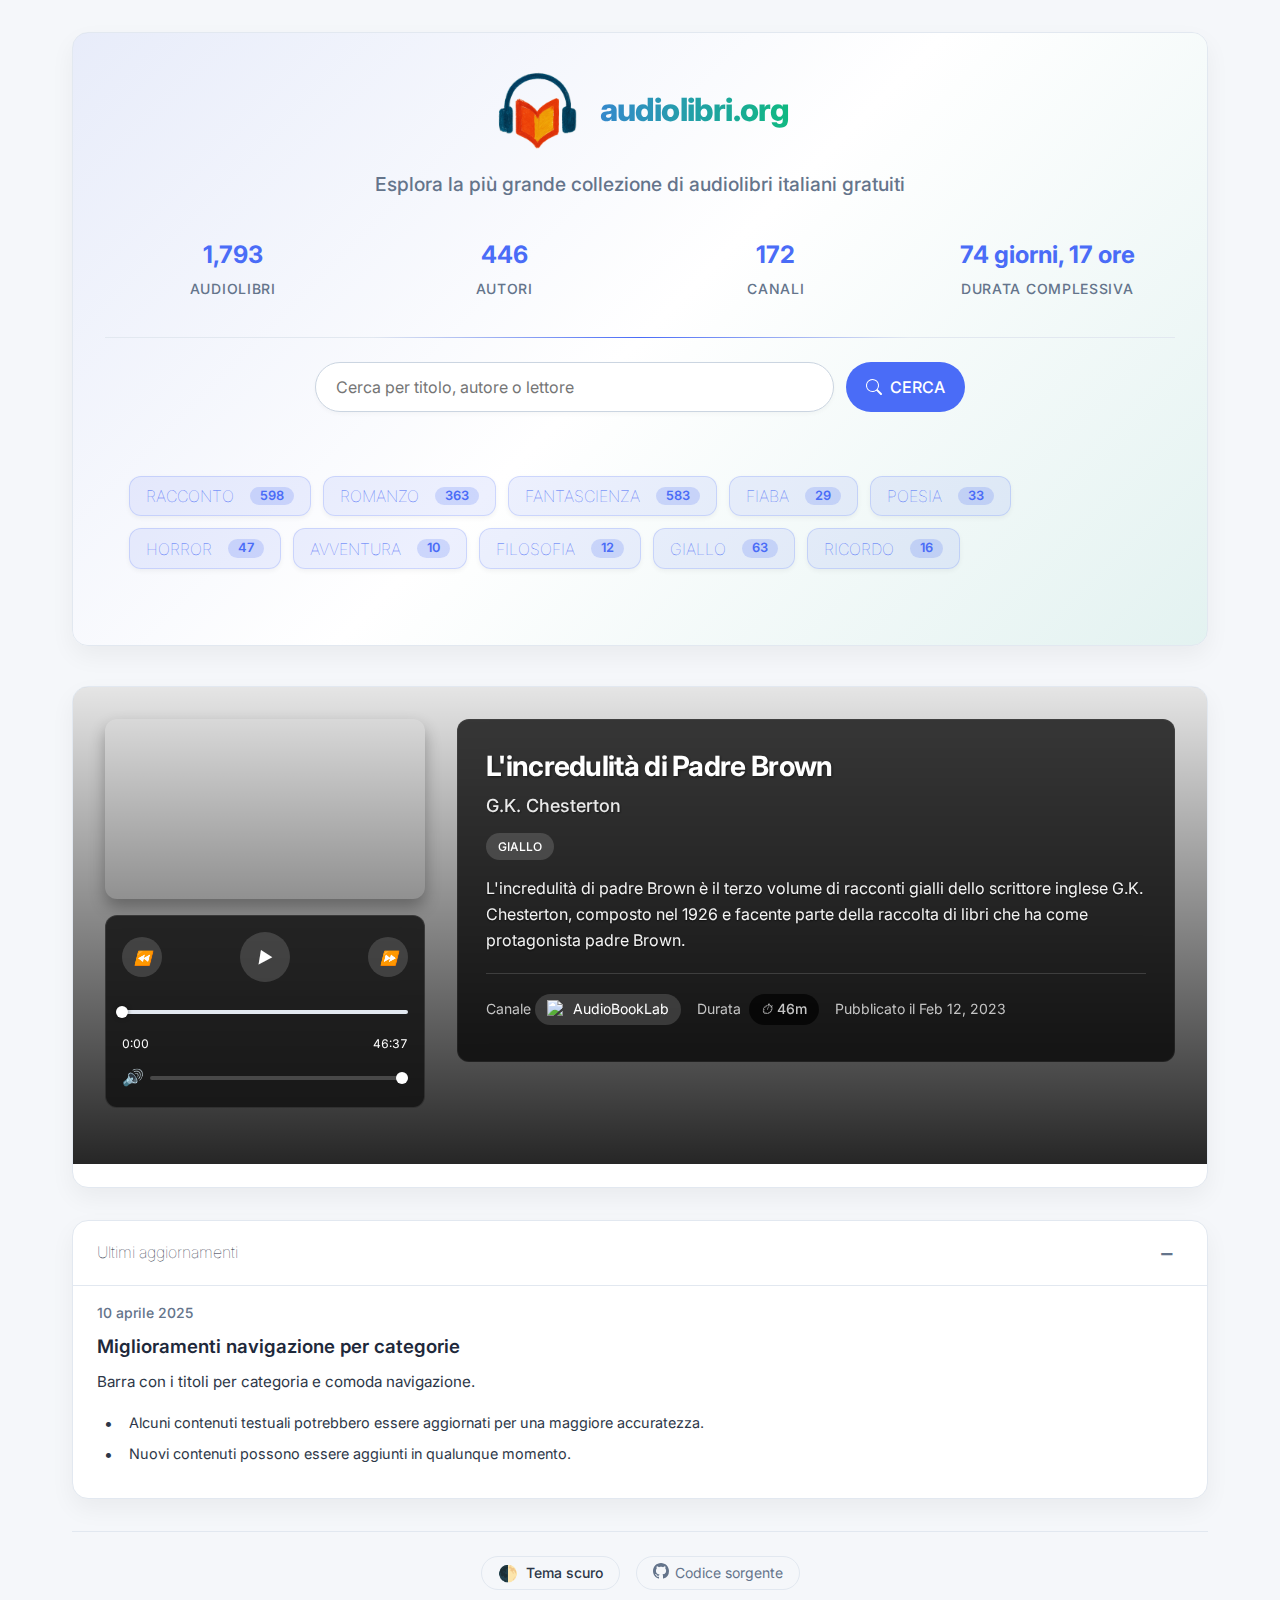
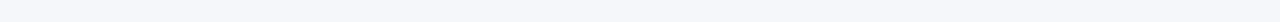
==== commit 591d7ae3: "regression fixes" ====
--- a/index.html
+++ b/index.html
@@ -143,7 +143,7 @@
                         <svg xmlns="http://www.w3.org/2000/svg" width="16" height="16" fill="currentColor" viewBox="0 0 16 16">
                             <path d="M11.742 10.344a6.5 6.5 0 1 0-1.397 1.398h-.001c.03.04.062.078.098.115l3.85 3.85a1 1 0 0 0 1.415-1.414l-3.85-3.85a1.007 1.007 0 0 0-.115-.1zM12 6.5a5.5 5.5 0 1 1-11 0 5.5 5.5 0 0 1 11 0z"/>
                         </svg>
-                        Cerca
+                        CERCA
                     </button>
                 </div>
             </div>
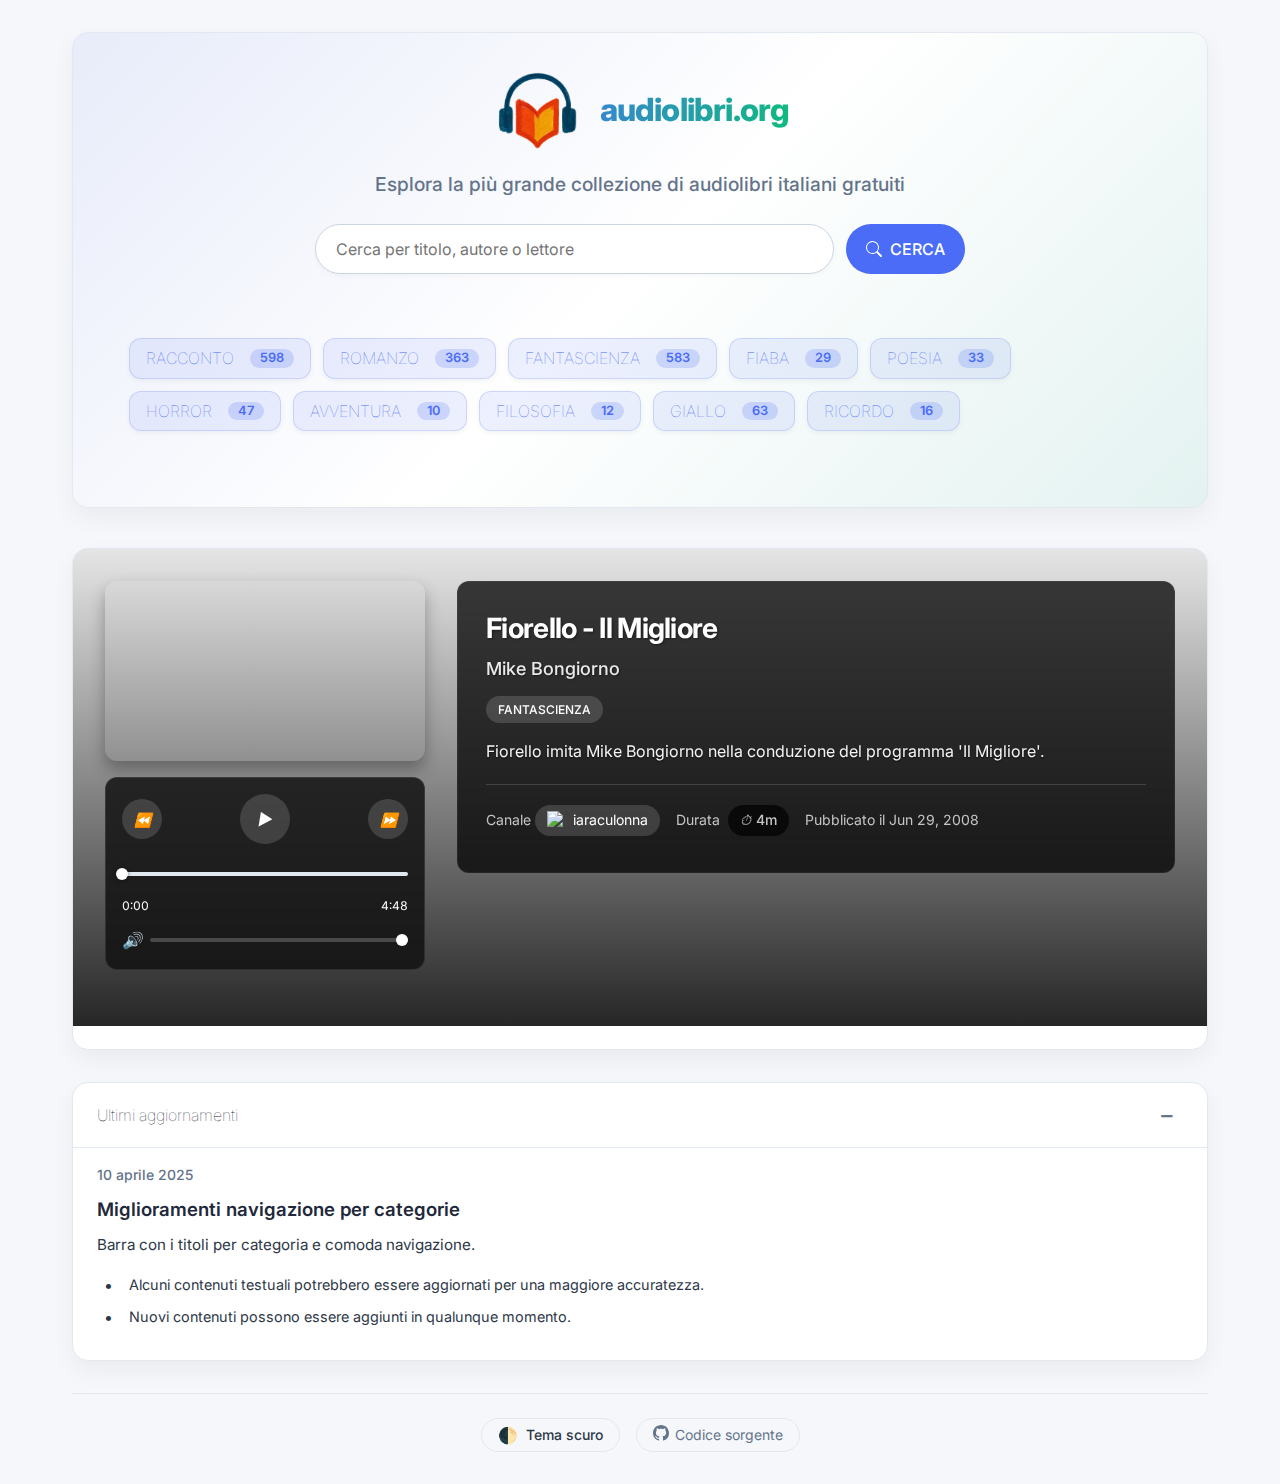
==== commit 1e1b80ff: "removed stats" ====
--- a/index.html
+++ b/index.html
@@ -79,6 +79,7 @@
     </script>
     
     <link rel="stylesheet" href="styles.css">
+    <link rel="stylesheet" href="tailwind-styles.css">
     <!-- Add CSS variables for RGB values -->
     <style>
         :root {
@@ -107,39 +108,17 @@
     <script src="https://www.youtube.com/iframe_api" defer></script>
 </head>
 <body>
-    <div class="container">
+    <div class="container tw-container">
         <header>
             <div class="site-title-container">
                 <h1><img src="audiobooks_transparent.png" alt="Audiolibri.org logo" class="header-logo"> audiolibri.org</h1>
                 <p class="site-tagline">Esplora la più grande collezione di audiolibri italiani gratuiti</p>
             </div>
             
-            <div class="library-stats-container fade-in">
-                <div id="library-stats" class="stats-grid">
-                    <!-- Stats will be populated by JavaScript -->
-                    <div class="stat-item">
-                        <div class="stat-value">...</div>
-                        <div class="stat-label">Audiolibri</div>
-                    </div>
-                    <div class="stat-item">
-                        <div class="stat-value">...</div>
-                        <div class="stat-label">Autori</div>
-                    </div>
-                    <div class="stat-item">
-                        <div class="stat-value">...</div>
-                        <div class="stat-label">Canali</div>
-                    </div>
-                    <div class="stat-item">
-                        <div class="stat-value">...</div>
-                        <div class="stat-label">Durata</div>
-                    </div>
-                </div>
-            </div>
-            
-            <div class="header-content">
-                <div class="search-container">
-                    <input type="text" id="search" placeholder="Cerca per titolo, autore o lettore" aria-label="Search audiobooks">
-                    <button id="search-button" aria-label="Search">
+            <div class="header-content tw-flex tw-flex-col tw-gap-4">
+                <div class="search-container tw-flex tw-justify-center tw-gap-3 tw-w-full tw-max-w-[650px] tw-mx-auto">
+                    <input type="text" id="search" class="tw-input" placeholder="Cerca per titolo, autore o lettore" aria-label="Search audiobooks">
+                    <button id="search-button" class="tw-button" aria-label="Search">
                         <svg xmlns="http://www.w3.org/2000/svg" width="16" height="16" fill="currentColor" viewBox="0 0 16 16">
                             <path d="M11.742 10.344a6.5 6.5 0 1 0-1.397 1.398h-.001c.03.04.062.078.098.115l3.85 3.85a1 1 0 0 0 1.415-1.414l-3.85-3.85a1.007 1.007 0 0 0-.115-.1zM12 6.5a5.5 5.5 0 1 1-11 0 5.5 5.5 0 0 1 11 0z"/>
                         </svg>
@@ -150,39 +129,39 @@
         </header>
         
         <main>
-            <div class="single-card fade-in">
-                <div class="audiobook-card" id="current-audiobook">
+            <div class="single-card fade-in tw-card">
+                <div class="audiobook-card tw-relative tw-flex tw-flex-col tw-min-h-[500px] tw-bg-cover tw-bg-center" id="current-audiobook">
                     <!-- Audiobook content will be displayed here -->
-                    <div class="loading-container">
-                        <div class="loading-spinner"></div>
-                        <p>Loading your audiobook library...</p>
+                    <div class="loading-container tw-flex tw-flex-col tw-justify-center tw-items-center tw-h-[500px]">
+                        <div class="loading-spinner tw-w-[50px] tw-h-[50px] tw-mb-6"></div>
+                        <p class="tw-text-base">Loading your audiobook library...</p>
                     </div>
                 </div>
             </div>
         </main>
         
         <!-- Changelog Card - New Addition -->
-        <div id="changelog-card" class="changelog-card fade-in">
-            <div class="changelog-header">
-                <h2>Ultimi aggiornamenti</h2>
-                <button id="changelog-toggle" class="icon-button" aria-label="Toggle changelog visibility">
-                    <span class="collapse-icon">−</span>
+        <div id="changelog-card" class="changelog-card fade-in tw-card tw-transition-all tw-duration-300">
+            <div class="changelog-header tw-flex tw-justify-between tw-items-center tw-p-4 tw-border-b tw-border-border">
+                <h2 class="tw-m-0 tw-text-base tw-font-light">Ultimi aggiornamenti</h2>
+                <button id="changelog-toggle" class="icon-button tw-bg-transparent tw-border-none tw-w-8 tw-h-8 tw-rounded-full tw-flex tw-items-center tw-justify-center" aria-label="Toggle changelog visibility">
+                    <span class="collapse-icon tw-block tw-transition-transform tw-duration-300">−</span>
                 </button>
             </div>
-            <div id="changelog-content" class="changelog-content">
-                <div class="loading-spinner small"></div>
-                <p>Caricamento aggiornamenti...</p>
+            <div id="changelog-content" class="changelog-content tw-p-4 tw-p-6">
+                <div class="loading-spinner small tw-w-6 tw-h-6 tw-border-[3px] tw-mx-auto tw-my-4"></div>
+                <p class="tw-text-center">Caricamento aggiornamenti...</p>
             </div>
         </div>
         
-        <footer>
-            <div class="footer-content">
-                <button id="theme-toggle" aria-label="Toggle light/dark theme">
-                    <span class="theme-icon">🌓</span>
+        <footer class="tw-text-center tw-mt-8 tw-pt-6 tw-border-t tw-border-border">
+            <div class="footer-content tw-flex tw-items-center tw-gap-4 tw-justify-center tw-flex-wrap">
+                <button id="theme-toggle" class="tw-bg-transparent tw-text-text tw-border tw-border-border tw-py-2 tw-px-4 tw-text-sm tw-inline-flex tw-items-center tw-gap-2 tw-rounded-full" aria-label="Toggle light/dark theme">
+                    <span class="theme-icon tw-text-base">🌓</span>
                     <span id="theme-label">Toggle Theme</span>
                 </button>
-                <a href="https://github.com/fabriziosalmi/audiolibri" class="source-code-link" aria-label="View source code on GitHub">
-                    <span class="source-icon">
+                <a href="https://github.com/fabriziosalmi/audiolibri" class="source-code-link tw-flex tw-items-center tw-gap-1.5 tw-no-underline tw-text-inherit tw-border tw-border-border tw-py-0.5 tw-px-4 tw-rounded-full tw-text-sm tw-transition-all" aria-label="View source code on GitHub">
+                    <span class="source-icon tw-text-lg">
                         <svg xmlns="http://www.w3.org/2000/svg" width="16" height="16" viewBox="0 0 16 16" fill="currentColor">
                             <path d="M8 0C3.58 0 0 3.58 0 8c0 3.54 2.29 6.53 5.47 7.59.4.07.55-.17.55-.38 0-.19-.01-.82-.01-1.49-2.01.37-2.53-.49-2.69-.94-.09-.23-.48-.94-.82-1.13-.28-.15-.68-.52-.01-.53.63-.01 1.08.58 1.23.82.72 1.21 1.87.87 2.33.66.07-.52.28-.87.51-1.07-1.78-.2-3.64-.89-3.64-3.95 0-.87.31-1.59.82-2.15-.08-.2-.36-1.02.08-2.12 0 0 .67-.21 2.2.82.64-.18 1.32-.27 2-.27.68 0 1.36.09 2 .27 1.53-1.04 2.2-.82 2.2-.82.44 1.1.16 1.92.08 2.12.51.56.82 1.27.82 2.15 0 3.07-1.87 3.75-3.65 3.95.29.25.54.73.54 1.48 0 1.07-.01 1.93-.01 2.2 0 .21.15.46.55.38A8.013 8.013 0 0016 8c0-4.42-3.58-8-8-8z"></path>
                         </svg>
